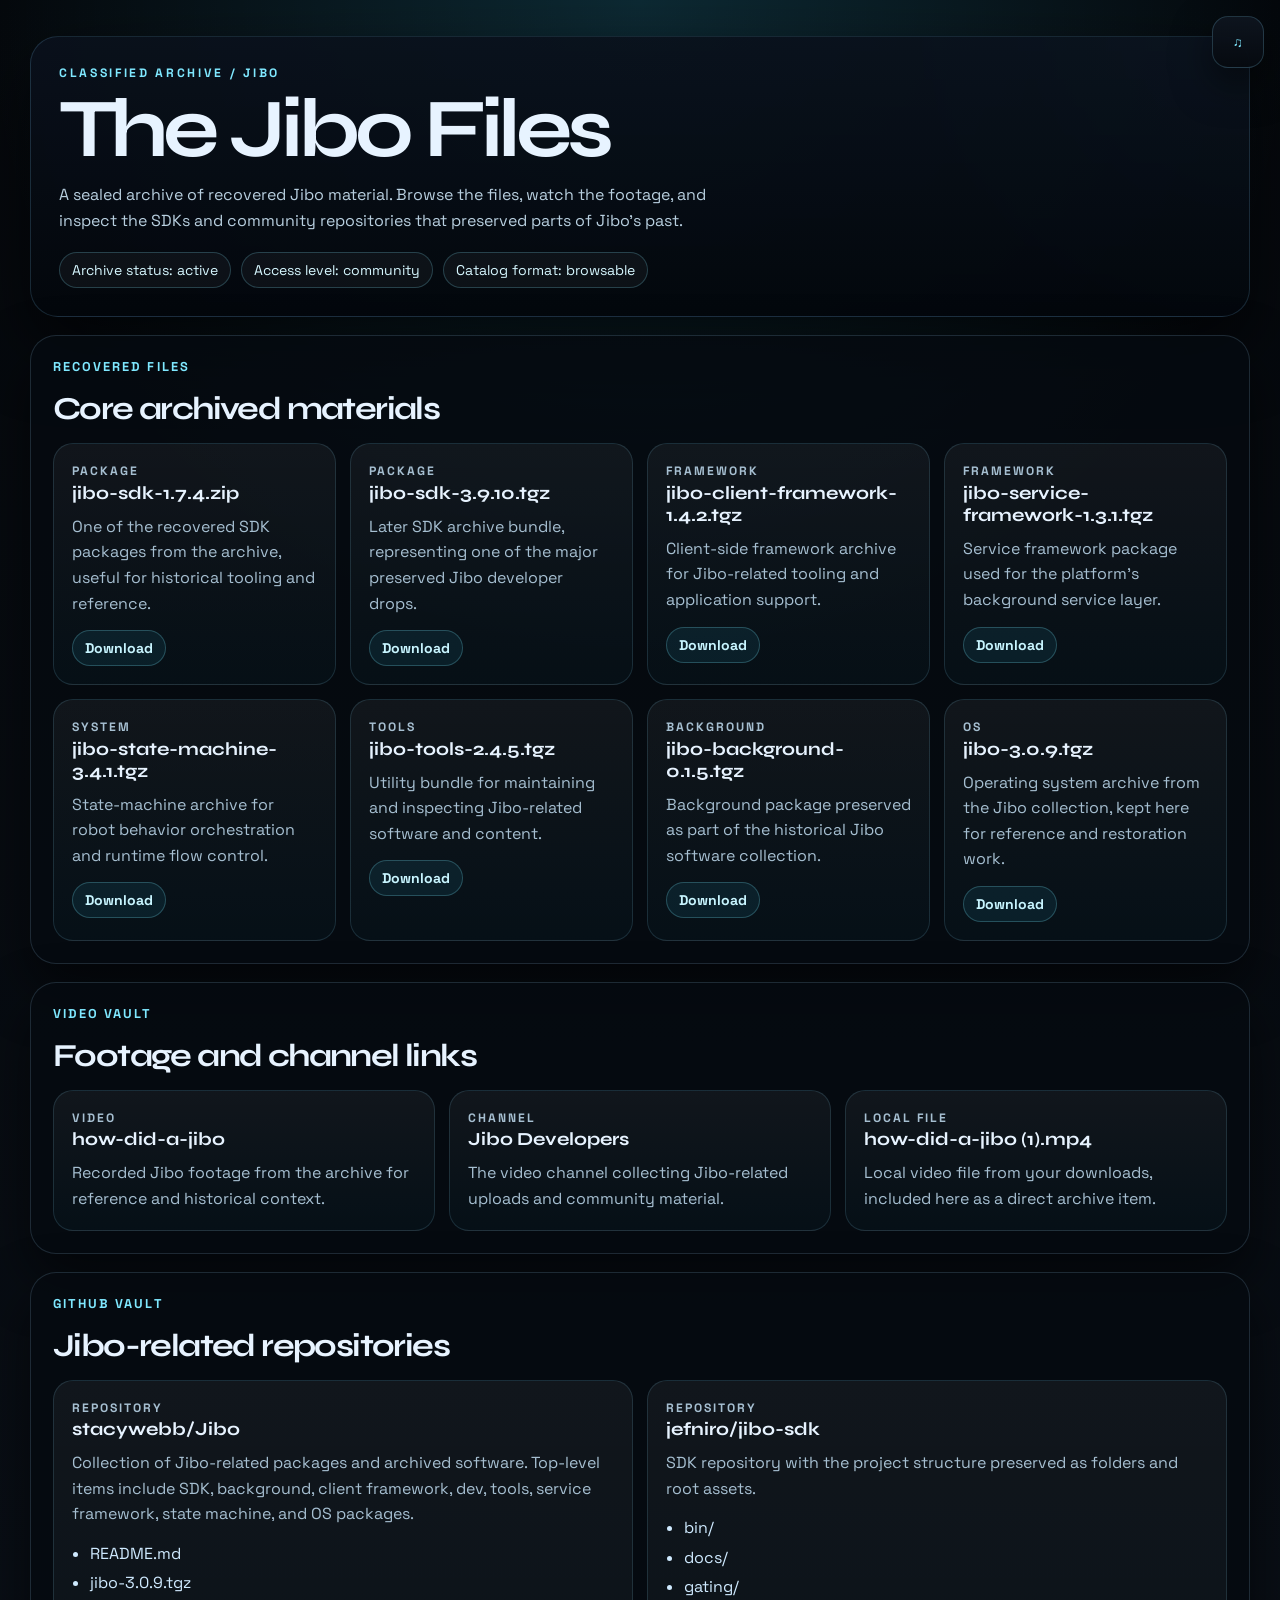
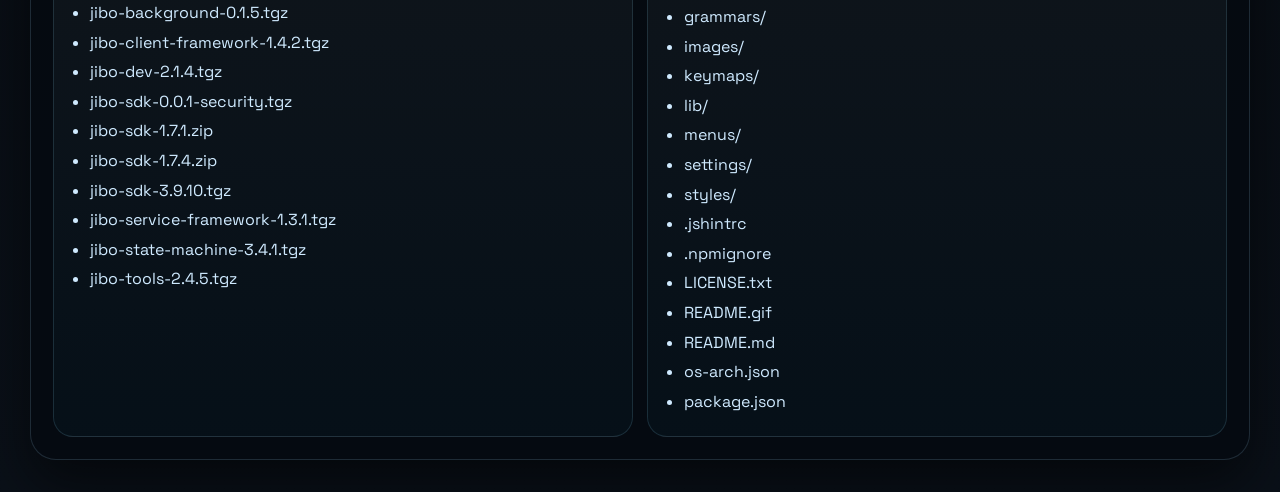
==== files.html @ 4e1c0b80 "Revived" ====
<!DOCTYPE html>
<html lang="en">
  <head>
    <meta charset="UTF-8" />
    <meta name="viewport" content="width=device-width, initial-scale=1.0" />
    <title>The Jibo Files</title>
    <meta
      name="description"
      content="A classified-style archive page for Jibo-related files, videos, SDKs, and historical material."
    />
    <link rel="icon" href="logo.svg" type="image/svg+xml" />
    <link rel="preconnect" href="https://fonts.googleapis.com" />
    <link rel="preconnect" href="https://fonts.gstatic.com" crossorigin />
    <link
      href="https://fonts.googleapis.com/css2?family=Space+Grotesk:wght@400;500;700&family=Syne:wght@600;700;800&display=swap"
      rel="stylesheet"
    />
    <link rel="stylesheet" href="styles.css" />
  </head>
  <body class="files-page" data-theme="default">
    <button class="music-toggle" id="music-toggle" type="button" aria-label="Play archive theme" aria-pressed="false">
      <span aria-hidden="true">♫</span>
    </button>
    <audio id="archive-theme" src="audio/Jibo-Files-Theme.mp3" preload="auto"></audio>

    <div class="page-shell page-shell--files">
      <header class="files-hero">
        <p class="files-hero__stamp">CLASSIFIED ARCHIVE / JIBO</p>
        <h1>The Jibo Files</h1>
        <p class="files-hero__lede">
          A sealed archive of recovered Jibo material. Browse the files, watch the footage, and inspect the SDKs and
          community repositories that preserved parts of Jibo's past.
        </p>
        <div class="files-hero__meta">
          <span>Archive status: active</span>
          <span>Access level: community</span>
          <span>Catalog format: browsable</span>
        </div>
      </header>

      <main class="files-layout">
        <section class="archive-panel">
          <div class="section-heading">
            <p class="eyebrow">Recovered Files</p>
            <h2>Core archived materials</h2>
          </div>
          <div class="file-grid">
            <article class="file-card">
              <p class="file-card__tag">Package</p>
              <h3>jibo-sdk-1.7.4.zip</h3>
              <p>One of the recovered SDK packages from the archive, useful for historical tooling and reference.</p>
              <a class="download-link" href="files/jibo-sdk-1.7.4.zip" download>Download</a>
            </article>
            <article class="file-card">
              <p class="file-card__tag">Package</p>
              <h3>jibo-sdk-3.9.10.tgz</h3>
              <p>Later SDK archive bundle, representing one of the major preserved Jibo developer drops.</p>
              <a class="download-link" href="files/jibo-sdk-3.9.10.tgz" download>Download</a>
            </article>
            <article class="file-card">
              <p class="file-card__tag">Framework</p>
              <h3>jibo-client-framework-1.4.2.tgz</h3>
              <p>Client-side framework archive for Jibo-related tooling and application support.</p>
              <a class="download-link" href="files/jibo-client-framework-1.4.2.tgz" download>Download</a>
            </article>
            <article class="file-card">
              <p class="file-card__tag">Framework</p>
              <h3>jibo-service-framework-1.3.1.tgz</h3>
              <p>Service framework package used for the platform's background service layer.</p>
              <a class="download-link" href="files/jibo-service-framework-1.3.1.tgz" download>Download</a>
            </article>
            <article class="file-card">
              <p class="file-card__tag">System</p>
              <h3>jibo-state-machine-3.4.1.tgz</h3>
              <p>State-machine archive for robot behavior orchestration and runtime flow control.</p>
              <a class="download-link" href="files/jibo-state-machine-3.4.1.tgz" download>Download</a>
            </article>
            <article class="file-card">
              <p class="file-card__tag">Tools</p>
              <h3>jibo-tools-2.4.5.tgz</h3>
              <p>Utility bundle for maintaining and inspecting Jibo-related software and content.</p>
              <a class="download-link" href="files/jibo-tools-2.4.5.tgz" download>Download</a>
            </article>
            <article class="file-card">
              <p class="file-card__tag">Background</p>
              <h3>jibo-background-0.1.5.tgz</h3>
              <p>Background package preserved as part of the historical Jibo software collection.</p>
              <a class="download-link" href="files/jibo-background-0.1.5.tgz" download>Download</a>
            </article>
            <article class="file-card">
              <p class="file-card__tag">OS</p>
              <h3>jibo-3.0.9.tgz</h3>
              <p>Operating system archive from the Jibo collection, kept here for reference and restoration work.</p>
              <a class="download-link" href="files/jibo-3.0.9.tgz" download>Download</a>
            </article>
          </div>
        </section>

        <section class="archive-panel">
          <div class="section-heading">
            <p class="eyebrow">Video Vault</p>
            <h2>Footage and channel links</h2>
          </div>
          <div class="media-grid">
            <a class="media-card" href="https://www.youtube.com/watch?v=3lTh6t-7zAM&si=L79tLwbfULcDFrgR" target="_blank" rel="noreferrer">
              <p class="file-card__tag">Video</p>
              <h3>how-did-a-jibo</h3>
              <p>Recorded Jibo footage from the archive for reference and historical context.</p>
            </a>
            <a class="media-card" href="https://www.youtube.com/@jibodevelopers23?si=-PAE3tprzVUuyQvh" target="_blank" rel="noreferrer">
              <p class="file-card__tag">Channel</p>
              <h3>Jibo Developers</h3>
              <p>The video channel collecting Jibo-related uploads and community material.</p>
            </a>
            <a class="media-card" href="files/how-did-a-jibo (1).mp4" download>
              <p class="file-card__tag">Local File</p>
              <h3>how-did-a-jibo (1).mp4</h3>
              <p>Local video file from your downloads, included here as a direct archive item.</p>
            </a>
          </div>
        </section>

        <section class="archive-panel">
          <div class="section-heading">
            <p class="eyebrow">GitHub Vault</p>
            <h2>Jibo-related repositories</h2>
          </div>
          <div class="repo-grid">
            <article class="repo-card">
              <p class="file-card__tag">Repository</p>
              <h3>stacywebb/Jibo</h3>
              <p>Collection of Jibo-related packages and archived software. Top-level items include SDK, background, client framework, dev, tools, service framework, state machine, and OS packages.</p>
              <ul>
                <li>README.md</li>
                <li>jibo-3.0.9.tgz</li>
                <li>jibo-background-0.1.5.tgz</li>
                <li>jibo-client-framework-1.4.2.tgz</li>
                <li>jibo-dev-2.1.4.tgz</li>
                <li>jibo-sdk-0.0.1-security.tgz</li>
                <li>jibo-sdk-1.7.1.zip</li>
                <li>jibo-sdk-1.7.4.zip</li>
                <li>jibo-sdk-3.9.10.tgz</li>
                <li>jibo-service-framework-1.3.1.tgz</li>
                <li>jibo-state-machine-3.4.1.tgz</li>
                <li>jibo-tools-2.4.5.tgz</li>
              </ul>
            </article>
            <article class="repo-card">
              <p class="file-card__tag">Repository</p>
              <h3>jefniro/jibo-sdk</h3>
              <p>SDK repository with the project structure preserved as folders and root assets.</p>
              <ul>
                <li>bin/</li>
                <li>docs/</li>
                <li>gating/</li>
                <li>grammars/</li>
                <li>images/</li>
                <li>keymaps/</li>
                <li>lib/</li>
                <li>menus/</li>
                <li>settings/</li>
                <li>styles/</li>
                <li>.jshintrc</li>
                <li>.npmignore</li>
                <li>LICENSE.txt</li>
                <li>README.gif</li>
                <li>README.md</li>
                <li>os-arch.json</li>
                <li>package.json</li>
              </ul>
            </article>
          </div>
        </section>
      </main>
    </div>

    <script src="site-data.js"></script>
    <script src="app.js"></script>
  </body>
</html>
---- styles.css ----
:root {
  --bg: #f4f7fb;
  --bg-2: #e8eef6;
  --bg-3: #dde6f0;
  --panel: rgba(255, 255, 255, 0.82);
  --panel-strong: #1c2430;
  --text: #17202b;
  --muted: #596978;
  --line: rgba(23, 32, 43, 0.12);
  --accent: #4f87e8;
  --accent-deep: #2f64c7;
  --accent-soft: rgba(79, 135, 232, 0.14);
  --shadow: 0 18px 44px rgba(26, 41, 59, 0.1);
  --radius-lg: 24px;
  --radius-md: 16px;
  --radius-sm: 12px;
  --shell-width: min(1040px, calc(100% - 28px));
}

body[data-theme="default"] {
  --bg: #f4f7fb;
  --bg-2: #e8eef6;
  --bg-3: #dde6f0;
  --panel: rgba(255, 255, 255, 0.82);
  --panel-strong: #1c2430;
  --text: #17202b;
  --muted: #596978;
  --line: rgba(23, 32, 43, 0.12);
  --accent: #4f87e8;
  --accent-deep: #2f64c7;
  --accent-soft: rgba(79, 135, 232, 0.14);
  --shadow: 0 18px 44px rgba(26, 41, 59, 0.1);
}

body[data-theme="aero"] {
  --bg: #d8ecff;
  --bg-2: #c2e0ff;
  --bg-3: #a9cbef;
  --panel: rgba(243, 250, 255, 0.76);
  --panel-strong: #0d1724;
  --text: #102235;
  --muted: #54708c;
  --line: rgba(64, 99, 139, 0.32);
  --accent: #1f78ff;
  --accent-deep: #0b58d1;
  --accent-soft: rgba(31, 120, 255, 0.16);
  --shadow: 0 18px 38px rgba(34, 71, 112, 0.22);
  --aero-sheen: linear-gradient(180deg, rgba(255, 255, 255, 0.82), rgba(255, 255, 255, 0.1));
}

body[data-theme="dark"] {
  --bg: #0b1220;
  --bg-2: #111a2c;
  --bg-3: #18253b;
  --panel: rgba(17, 25, 39, 0.88);
  --panel-strong: #0b1220;
  --text: #edf4ff;
  --muted: #a6bdd9;
  --line: rgba(168, 197, 255, 0.14);
  --accent: #62a0ff;
  --accent-deep: #8bc0ff;
  --accent-soft: rgba(98, 160, 255, 0.16);
  --shadow: 0 20px 50px rgba(0, 0, 0, 0.34);
}

* { box-sizing: border-box; }

html { scroll-behavior: smooth; }

body {
  margin: 0;
  min-height: 100vh;
  font-family: "Space Grotesk", sans-serif;
  color: var(--text);
  background:
    radial-gradient(circle at top left, rgba(79, 135, 232, 0.22), transparent 28%),
    radial-gradient(circle at top right, rgba(255, 255, 255, 0.38), transparent 18%),
    linear-gradient(180deg, var(--bg) 0%, var(--bg-2) 58%, var(--bg-3) 100%);
}

body[data-theme="aero"] {
  background:
    url("aero-bg.svg") center center / cover no-repeat fixed,
    linear-gradient(180deg, var(--bg) 0%, var(--bg-2) 58%, var(--bg-3) 100%);
}

a { color: inherit; text-decoration: none; }
img { display: block; max-width: 100%; }

.page-shell {
  width: var(--shell-width);
  margin: 0 auto;
  padding: 18px 0 32px;
}

.theme-toggle {
  position: fixed;
  top: 16px;
  right: 16px;
  z-index: 50;
  display: grid;
  place-items: center;
  width: 46px;
  height: 46px;
  border: 1px solid var(--line);
  border-radius: 50%;
  background: rgba(255, 255, 255, 0.72);
  color: var(--text);
  box-shadow: var(--shadow);
  cursor: pointer;
}

.music-toggle {
  position: fixed;
  top: 16px;
  right: 16px;
  z-index: 50;
  display: grid;
  place-items: center;
  width: 52px;
  height: 52px;
  border: 1px solid rgba(122, 198, 230, 0.22);
  border-radius: 16px;
  background: linear-gradient(180deg, rgba(14, 21, 31, 0.96), rgba(6, 10, 16, 0.98));
  color: #7fe8ff;
  box-shadow: 0 16px 38px rgba(0, 0, 0, 0.5);
  cursor: pointer;
}

.music-toggle[aria-pressed="true"] {
  background: linear-gradient(180deg, #12b9e5, #0582b6);
  color: #fff;
}

.theme-menu {
  position: fixed;
  top: 68px;
  right: 16px;
  z-index: 49;
  display: grid;
  gap: 8px;
  min-width: 180px;
  padding: 10px;
  border: 1px solid var(--line);
  border-radius: 18px;
  background: rgba(255, 255, 255, 0.9);
  box-shadow: var(--shadow);
}

.theme-menu__item {
  border: 0;
  border-radius: 12px;
  padding: 10px 12px;
  background: var(--accent-soft);
  color: var(--text);
  font: inherit;
  font-weight: 700;
  text-align: left;
  cursor: pointer;
}

.topbar,
.panel,
.footer,
.hero__content {
  backdrop-filter: blur(14px);
}

.topbar {
  display: flex;
  align-items: center;
  justify-content: space-between;
  gap: 16px;
  margin-bottom: 16px;
  padding: 12px 16px;
  border: 1px solid rgba(255, 255, 255, 0.72);
  border-radius: 22px;
  background: rgba(255, 255, 255, 0.7);
  box-shadow: var(--shadow);
}

body[data-theme="aero"] .topbar,
body[data-theme="aero"] .panel,
body[data-theme="aero"] .hero__content,
body[data-theme="aero"] .footer,
body[data-theme="aero"] .hero-card--status,
body[data-theme="aero"] .theme-menu,
body[data-theme="aero"] .theme-toggle {
  border-color: rgba(255, 255, 255, 0.72);
  background-image: var(--aero-sheen);
  box-shadow:
    inset 0 1px 0 rgba(255, 255, 255, 0.85),
    0 10px 24px rgba(34, 71, 112, 0.18);
}

body[data-theme="aero"] .topbar {
  border-radius: 18px;
  background-color: rgba(233, 244, 255, 0.82);
}

body[data-theme="aero"] .topbar__links a,
body[data-theme="aero"] .footer a {
  text-shadow: 0 1px 0 rgba(255, 255, 255, 0.55);
}

body[data-theme="aero"] .panel,
body[data-theme="aero"] .hero__content {
  background-color: rgba(236, 246, 255, 0.8);
}

body[data-theme="aero"] .footer {
  background-color: rgba(18, 34, 55, 0.94);
}

body[data-theme="aero"] .theme-toggle {
  width: 50px;
  height: 50px;
  border-radius: 14px;
  color: #0a3e93;
}

body[data-theme="aero"] .theme-menu {
  background-color: rgba(243, 250, 255, 0.92);
  border-radius: 14px;
}

body[data-theme="aero"] .theme-menu__item {
  background: linear-gradient(180deg, #fefefe, #cfe5ff);
  border: 1px solid rgba(76, 118, 166, 0.3);
  box-shadow: inset 0 1px 0 rgba(255, 255, 255, 0.9);
}

.brand,
.hero h1,
.section-heading h2,
.resource-card h3,
.feature-card h3,
.timeline-card h3 {
  font-family: "Syne", sans-serif;
}

.brand {
  display: inline-flex;
  align-items: center;
  gap: 10px;
  font-weight: 800;
  letter-spacing: -0.03em;
}

.brand__logo {
  width: 28px;
  height: 28px;
  flex: 0 0 auto;
}

.topbar__links {
  display: flex;
  flex-wrap: wrap;
  gap: 14px;
  color: var(--muted);
  font-size: 0.95rem;
}

.hero__content {
  display: grid;
  grid-template-columns: 1.1fr 0.92fr;
  gap: 20px;
  align-items: center;
  padding: 20px;
  border-radius: 24px;
  border: 1px solid rgba(255, 255, 255, 0.7);
  background: linear-gradient(135deg, rgba(255, 255, 255, 0.84), rgba(245, 249, 255, 0.58));
  box-shadow: var(--shadow);
}

.eyebrow {
  margin: 0 0 10px;
  font-size: 0.8rem;
  font-weight: 700;
  text-transform: uppercase;
  letter-spacing: 0.16em;
  color: var(--accent-deep);
}

.hero h1 {
  margin: 0;
  max-width: 12ch;
  font-size: clamp(2rem, 4.8vw, 3.8rem);
  line-height: 0.95;
  letter-spacing: -0.06em;
}

.hero__lede {
  max-width: 62ch;
  margin: 14px 0 0;
  font-size: 0.98rem;
  line-height: 1.65;
  color: var(--muted);
}

.hero__actions {
  display: flex;
  flex-wrap: wrap;
  gap: 12px;
  margin-top: 18px;
}

.button {
  display: inline-flex;
  align-items: center;
  justify-content: center;
  min-height: 42px;
  padding: 0 16px;
  border-radius: 999px;
  font-weight: 700;
  transition: transform 150ms ease, background 150ms ease, color 150ms ease;
}

.button:hover { transform: translateY(-1px); }
.button--primary { background: var(--accent); color: #fffaf5; }
.button--ghost { border: 1px solid var(--line); background: rgba(255, 255, 255, 0.55); }

body[data-theme="aero"] .button--primary,
body[data-theme="aero"] .button--ghost {
  border: 1px solid rgba(52, 102, 164, 0.34);
  border-radius: 12px;
  box-shadow:
    inset 0 1px 0 rgba(255, 255, 255, 0.86),
    0 1px 0 rgba(255, 255, 255, 0.4);
}

body[data-theme="aero"] .button--primary {
  background: linear-gradient(180deg, #8dc2ff 0%, #4f8ff4 48%, #1f6fe9 49%, #1d61d6 100%);
  color: #f8fcff;
}

body[data-theme="aero"] .button--ghost {
  background: linear-gradient(180deg, #fdfefe 0%, #dcecff 100%);
  color: #163658;
}

.hero__visual { display: grid; gap: 16px; }

.hero-card {
  position: relative;
  overflow: hidden;
  border-radius: var(--radius-lg);
  border: 1px solid rgba(255, 255, 255, 0.72);
  box-shadow: var(--shadow);
}

.hero-card--image {
  min-height: 300px;
  background:
    radial-gradient(circle at 50% 0%, rgba(90, 175, 255, 0.36), transparent 34%),
    linear-gradient(180deg, #11325e, #08111f);
}

.hero-card--image img {
  width: 100%;
  height: 100%;
  object-fit: contain;
  padding: 18px;
}

.hero-card__glow {
  position: absolute;
  inset: auto 16% -14% 16%;
  height: 90px;
  border-radius: 50%;
  background: rgba(74, 141, 255, 0.42);
  filter: blur(34px);
}

.hero-card--status {
  padding: 20px;
  background: linear-gradient(145deg, rgba(19, 54, 96, 0.96), rgba(11, 19, 32, 0.98));
  color: #f5fbff;
}

body[data-theme="aero"] .hero-card--status {
  background:
    radial-gradient(circle at top, rgba(255, 255, 255, 0.28), transparent 38%),
    linear-gradient(180deg, #4d86cb 0%, #2b5f9a 45%, #17395f 100%);
}

.status-label {
  margin: 0;
  color: rgba(245, 251, 255, 0.72);
  text-transform: uppercase;
  letter-spacing: 0.14em;
  font-size: 0.76rem;
}

.progress-track {
  height: 14px;
  margin: 16px 0 14px;
  border-radius: 999px;
  background: rgba(255, 255, 255, 0.12);
  overflow: hidden;
}

.progress-fill {
  width: 0;
  height: 100%;
  border-radius: inherit;
  background: linear-gradient(90deg, #91c5ff, #4a8dff);
  transition: width 500ms ease;
}

body[data-theme="aero"] .progress-track {
  height: 18px;
  background: linear-gradient(180deg, rgba(4, 28, 55, 0.18), rgba(255, 255, 255, 0.34));
  border: 1px solid rgba(255, 255, 255, 0.6);
  box-shadow: inset 0 2px 5px rgba(0, 0, 0, 0.18);
}

body[data-theme="aero"] .progress-fill {
  background: linear-gradient(180deg, #f9ffb6 0%, #9ae64f 45%, #65c820 46%, #3b9f12 100%);
}

.status-value { margin: 0; font-size: 1.7rem; font-weight: 700; }
.status-note { margin: 12px 0 0; color: rgba(245, 251, 255, 0.78); line-height: 1.6; }

main { display: grid; gap: 18px; margin-top: 18px; }

.panel {
  padding: 18px;
  border-radius: 22px;
  border: 1px solid rgba(255, 255, 255, 0.66);
  background: var(--panel);
  box-shadow: var(--shadow);
}

.section-heading {
  display: flex;
  flex-direction: column;
  gap: 8px;
  margin-bottom: 18px;
}

.section-heading h2 {
  margin: 0;
  font-size: clamp(1.3rem, 2.8vw, 2rem);
  line-height: 1;
  letter-spacing: -0.05em;
}

.updates-grid { display: grid; grid-template-columns: 0.9fr 1.1fr; gap: 16px; }

.feature-card,
.resource-card,
.timeline-card,
.helper-card {
  border: 1px solid var(--line);
  border-radius: var(--radius-md);
}

.feature-card {
  padding: 18px;
  background: linear-gradient(180deg, rgba(79, 135, 232, 0.1), rgba(255, 255, 255, 0.5)), #f8fbff;
}

body[data-theme="aero"] .feature-card,
body[data-theme="aero"] .resource-card,
body[data-theme="aero"] .timeline-card,
body[data-theme="aero"] .helper-card {
  border-radius: 12px;
  background-image: linear-gradient(180deg, rgba(255, 255, 255, 0.78), rgba(211, 231, 250, 0.56));
  box-shadow: inset 0 1px 0 rgba(255, 255, 255, 0.85);
}

body[data-theme="aero"] .feature-card {
  background: linear-gradient(180deg, rgba(255, 255, 255, 0.88), rgba(204, 226, 247, 0.76));
}

body[data-theme="aero"] .resource-card {
  background: linear-gradient(180deg, rgba(255, 255, 255, 0.94), rgba(206, 226, 247, 0.86));
}

body[data-theme="aero"] .timeline-card {
  background: linear-gradient(180deg, rgba(255, 255, 255, 0.84), rgba(215, 233, 248, 0.72));
}

body[data-theme="aero"] .helper-card {
  background: linear-gradient(180deg, rgba(255, 255, 255, 0.92), rgba(208, 228, 248, 0.76));
}

.feature-card__label,
.resource-card__kicker,
.timeline-card__meta {
  margin: 0 0 10px;
  color: var(--accent-deep);
  font-size: 0.78rem;
  font-weight: 700;
  text-transform: uppercase;
  letter-spacing: 0.12em;
}

body[data-theme="aero"] .feature-card__label,
body[data-theme="aero"] .resource-card__kicker,
body[data-theme="aero"] .timeline-card__meta {
  color: #0d56c0;
}

.feature-card h3,
.resource-card h3,
.timeline-card h3 {
  margin: 0 0 12px;
  font-size: 1.12rem;
  line-height: 1.08;
  letter-spacing: -0.04em;
}

.feature-card p:last-child,
.resource-card p:last-child,
.timeline-card p:last-child { margin-bottom: 0; }

.timeline { display: grid; gap: 14px; }

.timeline-card { padding: 16px; background: #f8fbff; }

.timeline-card__chips {
  display: flex;
  flex-wrap: wrap;
  gap: 8px;
  margin-bottom: 12px;
}

.chip {
  display: inline-flex;
  align-items: center;
  min-height: 28px;
  padding: 0 10px;
  border-radius: 999px;
  background: var(--accent-soft);
  color: var(--accent-deep);
  font-size: 0.78rem;
  font-weight: 700;
}

body[data-theme="aero"] .chip {
  background: linear-gradient(180deg, #f9fbff, #c8ddf8);
  color: #114d9a;
  border: 1px solid rgba(94, 134, 179, 0.24);
}

.timeline-card__authors { margin-top: 14px; color: var(--muted); font-size: 0.94rem; }

.resource-grid,
.helpers-grid {
  display: grid;
  gap: 14px;
}

.resource-grid { grid-template-columns: repeat(4, minmax(0, 1fr)); }

.resource-card {
  display: block;
  min-height: 100%;
  padding: 18px;
  background: linear-gradient(180deg, rgba(255, 255, 255, 0.9), rgba(240, 247, 255, 0.82));
  transition: transform 150ms ease, border-color 150ms ease;
}

.resource-card:hover,
.helper-card:hover {
  transform: translateY(-2px);
  border-color: rgba(79, 135, 232, 0.32);
}

.helpers-grid { grid-template-columns: repeat(4, minmax(0, 1fr)); }

.helper-card {
  padding: 16px;
  background: rgba(255, 255, 255, 0.74);
}

.helper-card__avatar {
  display: grid;
  place-items: center;
  width: 56px;
  height: 56px;
  margin-bottom: 16px;
  border-radius: 18px;
  background: linear-gradient(145deg, #18345e, #0a1323);
  color: #eef7ff;
  font-weight: 700;
}

body[data-theme="aero"] .helper-card__avatar {
  background:
    radial-gradient(circle at top, rgba(255, 255, 255, 0.75), transparent 38%),
    linear-gradient(180deg, #8ec2ff 0%, #5b9df1 45%, #3b74d0 100%);
  border: 1px solid rgba(87, 128, 175, 0.3);
  color: #fff;
}

.helper-card__avatar img {
  width: 100%;
  height: 100%;
  border-radius: inherit;
  object-fit: cover;
}

.helper-card h3 { margin: 0 0 6px; font-size: 1.05rem; }
.helper-card p { margin: 0; color: var(--muted); }

.footer {
  display: flex;
  justify-content: space-between;
  gap: 16px;
  margin-top: 18px;
  padding: 20px 22px;
  border-radius: 22px;
  border: 1px solid rgba(255, 255, 255, 0.66);
  background: rgba(16, 24, 40, 0.94);
  color: rgba(245, 251, 255, 0.92);
}

body[data-theme="aero"] .footer {
  background:
    linear-gradient(180deg, rgba(54, 91, 137, 0.96), rgba(20, 43, 72, 0.98)),
    rgba(16, 24, 40, 0.94);
}

.footer p { margin: 0; }
.footer a { color: #9bc0ff; }
.footer-sep { margin: 0 8px; color: rgba(245, 251, 255, 0.38); }

.files-page {
  --bg: #05080c;
  --bg-2: #0b111b;
  --bg-3: #111827;
  --panel: rgba(8, 13, 22, 0.82);
  --panel-strong: #d8f3ff;
  --text: #e7f3ff;
  --muted: #92abc4;
  --line: rgba(145, 188, 222, 0.18);
  --accent: #36d7ff;
  --accent-deep: #7fe8ff;
  --accent-soft: rgba(54, 215, 255, 0.1);
  --shadow: 0 24px 54px rgba(0, 0, 0, 0.52);
  background:
    radial-gradient(circle at top, rgba(54, 215, 255, 0.16), transparent 30%),
    linear-gradient(180deg, #05080c 0%, #0a1018 100%);
}

.files-page .theme-toggle,
.files-page .theme-menu {
  display: none;
}

.page-shell--files {
  width: min(1220px, calc(100% - 24px));
}

.files-hero {
  margin: 18px 0 18px;
  padding: 28px;
  border-radius: 28px;
  border: 1px solid rgba(119, 190, 230, 0.18);
  background:
    linear-gradient(180deg, rgba(10, 17, 28, 0.92), rgba(3, 7, 12, 0.96)),
    radial-gradient(circle at top right, rgba(54, 215, 255, 0.2), transparent 30%);
  box-shadow: 0 28px 70px rgba(0, 0, 0, 0.58);
}

.files-hero__stamp {
  margin: 0 0 10px;
  color: #7fe8ff;
  font-size: 0.76rem;
  font-weight: 700;
  text-transform: uppercase;
  letter-spacing: 0.22em;
}

.files-hero h1 {
  margin: 0;
  font-family: "Syne", sans-serif;
  font-size: clamp(2.8rem, 7vw, 5.2rem);
  line-height: 0.92;
  letter-spacing: -0.06em;
}

.files-hero__lede {
  max-width: 70ch;
  margin: 14px 0 0;
  color: #b8cfdf;
  line-height: 1.65;
}

.files-hero__meta {
  display: flex;
  flex-wrap: wrap;
  gap: 10px;
  margin-top: 18px;
}

.files-hero__meta span {
  padding: 8px 12px;
  border: 1px solid rgba(127, 232, 255, 0.22);
  border-radius: 999px;
  background: rgba(255, 255, 255, 0.04);
  color: #d6f7ff;
  font-size: 0.88rem;
}

.files-layout {
  display: grid;
  gap: 18px;
}

.archive-panel {
  padding: 22px;
  border-radius: 26px;
  border: 1px solid var(--line);
  background: rgba(5, 10, 16, 0.82);
  box-shadow: var(--shadow);
}

.file-grid,
.media-grid,
.repo-grid {
  display: grid;
  gap: 14px;
}

.file-grid {
  grid-template-columns: repeat(4, minmax(0, 1fr));
}

.media-grid {
  grid-template-columns: repeat(3, minmax(0, 1fr));
}

.repo-grid {
  grid-template-columns: repeat(2, minmax(0, 1fr));
}

.file-card,
.media-card,
.repo-card {
  padding: 18px;
  border-radius: 20px;
  border: 1px solid rgba(122, 198, 230, 0.16);
  background: linear-gradient(180deg, rgba(255, 255, 255, 0.05), rgba(54, 215, 255, 0.03));
}

.download-link {
  display: inline-flex;
  align-items: center;
  margin-top: 14px;
  padding: 8px 12px;
  border-radius: 999px;
  border: 1px solid rgba(127, 232, 255, 0.24);
  background: rgba(54, 215, 255, 0.08);
  color: #c8f5ff;
  font-size: 0.88rem;
  font-weight: 700;
}

.download-link:hover {
  background: rgba(54, 215, 255, 0.16);
}

.file-card__tag {
  margin: 0 0 10px;
  color: #7fe8ff;
  font-size: 0.76rem;
  font-weight: 700;
  text-transform: uppercase;
  letter-spacing: 0.16em;
}

.file-card h3,
.media-card h3,
.repo-card h3 {
  margin: 0 0 10px;
  font-family: "Syne", sans-serif;
  font-size: 1.15rem;
}

.file-card p,
.media-card p,
.repo-card p {
  margin: 0;
  color: #a6bfd1;
  line-height: 1.6;
}

.repo-card ul {
  margin: 14px 0 0;
  padding-left: 18px;
  color: #cfeaff;
  line-height: 1.6;
}

.repo-card li {
  margin: 0 0 4px;
}

@media (max-width: 980px) {
  .file-grid,
  .media-grid,
  .repo-grid {
    grid-template-columns: 1fr 1fr;
  }
}

@media (max-width: 640px) {
  .files-hero,
  .archive-panel {
    padding: 18px;
    border-radius: 20px;
  }

  .file-grid,
  .media-grid,
  .repo-grid {
    grid-template-columns: 1fr;
  }

  .files-hero h1 {
    font-size: clamp(2.2rem, 12vw, 3.4rem);
  }
}

@media (max-width: 980px) {
  .hero__content,
  .updates-grid,
  .resource-grid,
  .helpers-grid,
  .footer { grid-template-columns: 1fr; }

  .hero__content,
  .updates-grid { display: grid; }

  .resource-grid,
  .helpers-grid { grid-template-columns: repeat(2, minmax(0, 1fr)); }

  .footer { display: grid; }
}

@media (max-width: 640px) {
  .page-shell { width: min(100% - 16px, 1040px); padding-top: 12px; }
  .topbar { padding: 14px; border-radius: 20px; }
  .topbar,
  .topbar__links { flex-direction: column; align-items: flex-start; }
  .hero__content,
  .panel,
  .footer { padding: 14px; border-radius: 18px; }
  .hero h1 { max-width: none; font-size: clamp(1.9rem, 12vw, 3rem); }
  .resource-grid,
  .helpers-grid { grid-template-columns: 1fr; }
  .hero-card--image { min-height: 250px; }
}
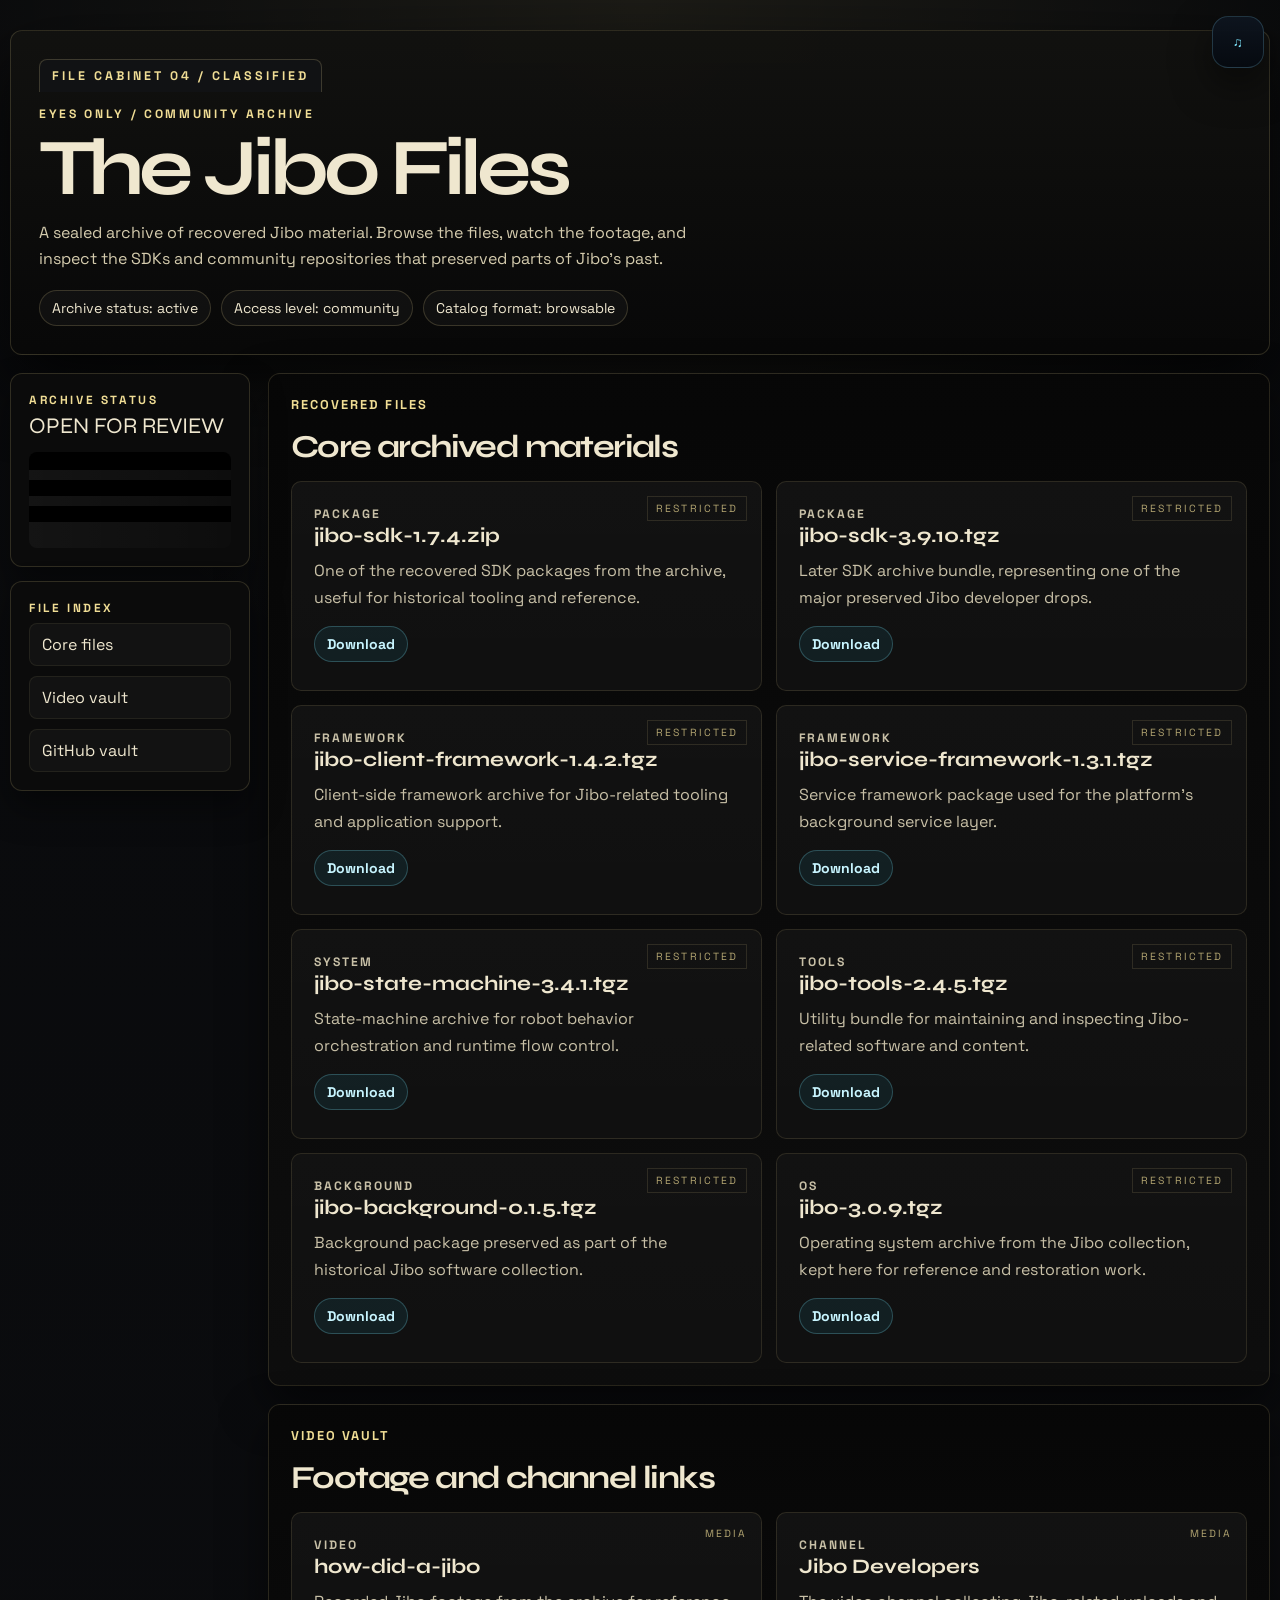
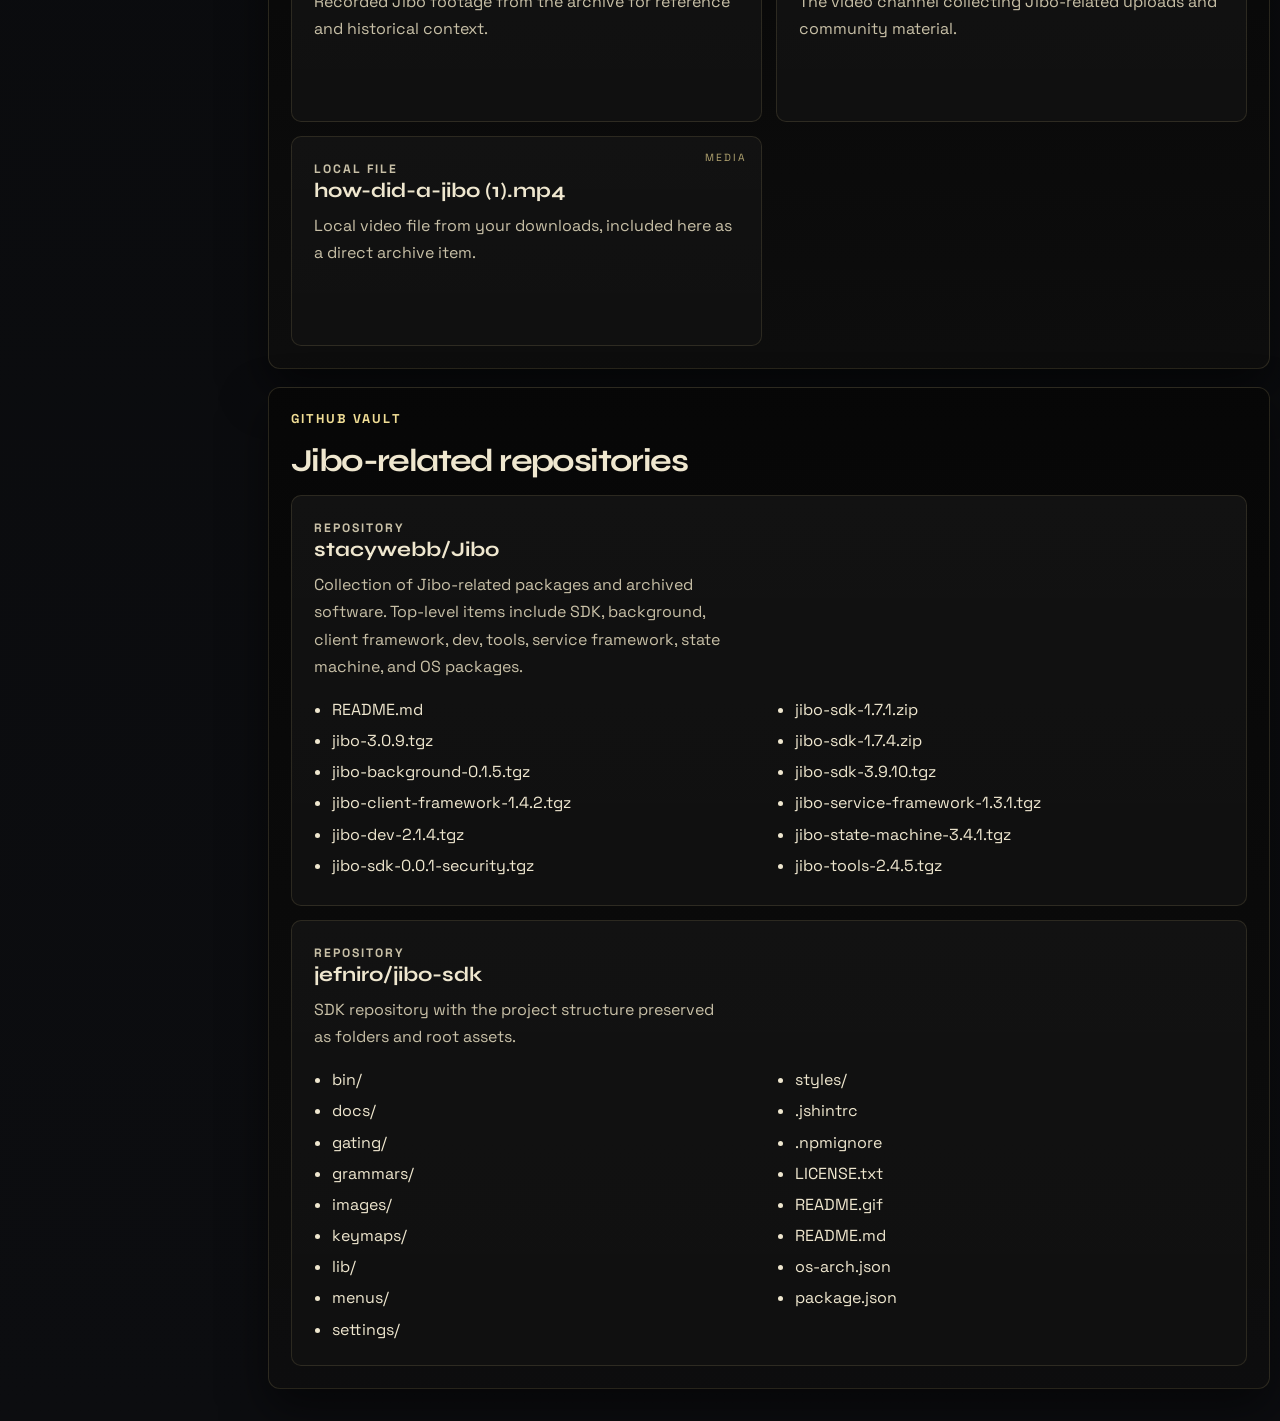
==== commit 8f698550: "Overall" ====
--- a/files.html
+++ b/files.html
@@ -25,7 +25,8 @@
 
     <div class="page-shell page-shell--files">
       <header class="files-hero">
-        <p class="files-hero__stamp">CLASSIFIED ARCHIVE / JIBO</p>
+        <div class="files-hero__filetab">FILE CABINET 04 / CLASSIFIED</div>
+        <p class="files-hero__stamp">EYES ONLY / COMMUNITY ARCHIVE</p>
         <h1>The Jibo Files</h1>
         <p class="files-hero__lede">
           A sealed archive of recovered Jibo material. Browse the files, watch the footage, and inspect the SDKs and
@@ -39,8 +40,24 @@
       </header>
 
       <main class="files-layout">
+        <aside class="archive-side">
+          <div class="archive-side__panel">
+            <p class="archive-side__title">ARCHIVE STATUS</p>
+            <p class="archive-side__value">OPEN FOR REVIEW</p>
+            <div class="archive-side__redactions"></div>
+          </div>
+          <div class="archive-side__panel">
+            <p class="archive-side__title">FILE INDEX</p>
+            <ul>
+              <li><a href="#core-files">Core files</a></li>
+              <li><a href="#video-vault">Video vault</a></li>
+              <li><a href="#github-vault">GitHub vault</a></li>
+            </ul>
+          </div>
+        </aside>
+
         <section class="archive-panel">
-          <div class="section-heading">
+          <div class="section-heading" id="core-files">
             <p class="eyebrow">Recovered Files</p>
             <h2>Core archived materials</h2>
           </div>
@@ -96,7 +113,7 @@
           </div>
         </section>
 
-        <section class="archive-panel">
+        <section class="archive-panel" id="video-vault">
           <div class="section-heading">
             <p class="eyebrow">Video Vault</p>
             <h2>Footage and channel links</h2>
@@ -120,7 +137,7 @@
           </div>
         </section>
 
-        <section class="archive-panel">
+        <section class="archive-panel" id="github-vault">
           <div class="section-heading">
             <p class="eyebrow">GitHub Vault</p>
             <h2>Jibo-related repositories</h2>
--- a/styles.css
+++ b/styles.css
@@ -629,21 +629,21 @@
 .footer-sep { margin: 0 8px; color: rgba(245, 251, 255, 0.38); }
 
 .files-page {
-  --bg: #05080c;
-  --bg-2: #0b111b;
-  --bg-3: #111827;
-  --panel: rgba(8, 13, 22, 0.82);
-  --panel-strong: #d8f3ff;
-  --text: #e7f3ff;
-  --muted: #92abc4;
-  --line: rgba(145, 188, 222, 0.18);
-  --accent: #36d7ff;
-  --accent-deep: #7fe8ff;
-  --accent-soft: rgba(54, 215, 255, 0.1);
-  --shadow: 0 24px 54px rgba(0, 0, 0, 0.52);
+  --bg: #0a0b0c;
+  --bg-2: #0c0d10;
+  --bg-3: #111214;
+  --panel: rgba(8, 9, 12, 0.92);
+  --panel-strong: #f1e5b8;
+  --text: #efe7cf;
+  --muted: #b9ad8a;
+  --line: rgba(229, 214, 168, 0.18);
+  --accent: #e0c36a;
+  --accent-deep: #f0dd95;
+  --accent-soft: rgba(224, 195, 106, 0.12);
+  --shadow: 0 24px 60px rgba(0, 0, 0, 0.68);
   background:
-    radial-gradient(circle at top, rgba(54, 215, 255, 0.16), transparent 30%),
-    linear-gradient(180deg, #05080c 0%, #0a1018 100%);
+    radial-gradient(circle at top, rgba(255, 231, 141, 0.08), transparent 24%),
+    linear-gradient(180deg, #090a0c 0%, #0c0d10 100%);
 }
 
 .files-page .theme-toggle,
@@ -651,24 +651,50 @@
   display: none;
 }
 
+.files-page .page-shell {
+  padding-top: 12px;
+}
+
 .page-shell--files {
-  width: min(1220px, calc(100% - 24px));
+  width: min(1280px, calc(100% - 20px));
 }
 
 .files-hero {
   margin: 18px 0 18px;
   padding: 28px;
-  border-radius: 28px;
-  border: 1px solid rgba(119, 190, 230, 0.18);
+  border-radius: 12px;
+  border: 1px solid rgba(240, 221, 149, 0.16);
   background:
-    linear-gradient(180deg, rgba(10, 17, 28, 0.92), rgba(3, 7, 12, 0.96)),
-    radial-gradient(circle at top right, rgba(54, 215, 255, 0.2), transparent 30%);
-  box-shadow: 0 28px 70px rgba(0, 0, 0, 0.58);
+    linear-gradient(180deg, rgba(18, 18, 16, 0.96), rgba(8, 8, 8, 0.98)),
+    repeating-linear-gradient(
+      90deg,
+      rgba(255, 255, 255, 0.02) 0,
+      rgba(255, 255, 255, 0.02) 2px,
+      transparent 2px,
+      transparent 18px
+    );
+  box-shadow: 0 28px 70px rgba(0, 0, 0, 0.72);
+}
+
+.files-hero__filetab {
+  display: inline-flex;
+  align-items: center;
+  padding: 8px 12px;
+  margin-bottom: 14px;
+  border: 1px solid rgba(240, 221, 149, 0.2);
+  border-bottom: 0;
+  border-radius: 8px 8px 0 0;
+  background: #111214;
+  color: #f0dd95;
+  font-size: 0.78rem;
+  font-weight: 700;
+  letter-spacing: 0.24em;
+  text-transform: uppercase;
 }
 
 .files-hero__stamp {
   margin: 0 0 10px;
-  color: #7fe8ff;
+  color: #f0dd95;
   font-size: 0.76rem;
   font-weight: 700;
   text-transform: uppercase;
@@ -678,7 +704,7 @@
 .files-hero h1 {
   margin: 0;
   font-family: "Syne", sans-serif;
-  font-size: clamp(2.8rem, 7vw, 5.2rem);
+  font-size: clamp(2.6rem, 7vw, 5rem);
   line-height: 0.92;
   letter-spacing: -0.06em;
 }
@@ -686,7 +712,7 @@
 .files-hero__lede {
   max-width: 70ch;
   margin: 14px 0 0;
-  color: #b8cfdf;
+  color: #d5ccae;
   line-height: 1.65;
 }
 
@@ -699,24 +725,84 @@
 
 .files-hero__meta span {
   padding: 8px 12px;
-  border: 1px solid rgba(127, 232, 255, 0.22);
+  border: 1px solid rgba(240, 221, 149, 0.18);
   border-radius: 999px;
-  background: rgba(255, 255, 255, 0.04);
-  color: #d6f7ff;
+  background: rgba(255, 255, 255, 0.03);
+  color: #efe7cf;
   font-size: 0.88rem;
 }
 
 .files-layout {
   display: grid;
+  grid-template-columns: minmax(0, 1fr);
   gap: 18px;
+  align-items: start;
+}
+
+.archive-side {
+  display: grid;
+  grid-template-columns: repeat(3, minmax(0, 1fr));
+  gap: 14px;
+}
+
+.archive-side__panel {
+  padding: 18px;
+  border: 1px solid rgba(240, 221, 149, 0.16);
+  border-radius: 12px;
+  background: rgba(12, 12, 12, 0.94);
+  box-shadow: 0 18px 34px rgba(0, 0, 0, 0.4);
+}
+
+.archive-side__title {
+  margin: 0 0 8px;
+  color: #f0dd95;
+  font-size: 0.74rem;
+  font-weight: 700;
+  letter-spacing: 0.22em;
+  text-transform: uppercase;
+}
+
+.archive-side__value {
+  margin: 0;
+  font-family: "Syne", sans-serif;
+  font-size: 1.4rem;
+  line-height: 1;
+}
+
+.archive-side__redactions {
+  margin-top: 14px;
+  height: 96px;
+  border-radius: 8px;
+  background:
+    linear-gradient(180deg, #000 0 18px, transparent 18px 28px, #000 28px 44px, transparent 44px 54px, #000 54px 70px, transparent 70px 96px),
+    linear-gradient(90deg, rgba(255, 255, 255, 0.04), rgba(255, 255, 255, 0.01));
+}
+
+.archive-side ul {
+  list-style: none;
+  padding: 0;
+  margin: 0;
+  display: grid;
+  gap: 10px;
+}
+
+.archive-side li a {
+  display: block;
+  padding: 10px 12px;
+  border-radius: 8px;
+  background: rgba(255, 255, 255, 0.03);
+  border: 1px solid rgba(240, 221, 149, 0.08);
+  color: #efe7cf;
 }
 
 .archive-panel {
   padding: 22px;
-  border-radius: 26px;
-  border: 1px solid var(--line);
-  background: rgba(5, 10, 16, 0.82);
-  box-shadow: var(--shadow);
+  border-radius: 12px;
+  border: 1px solid rgba(240, 221, 149, 0.14);
+  background:
+    linear-gradient(180deg, rgba(7, 7, 7, 0.96), rgba(14, 14, 14, 0.94)),
+    repeating-linear-gradient(180deg, rgba(255, 255, 255, 0.02) 0 1px, transparent 1px 28px);
+  box-shadow: 0 20px 46px rgba(0, 0, 0, 0.5);
 }
 
 .file-grid,
@@ -727,24 +813,27 @@
 }
 
 .file-grid {
-  grid-template-columns: repeat(4, minmax(0, 1fr));
+  grid-template-columns: repeat(2, minmax(0, 1fr));
 }
 
 .media-grid {
-  grid-template-columns: repeat(3, minmax(0, 1fr));
+  grid-template-columns: repeat(2, minmax(0, 1fr));
 }
 
 .repo-grid {
-  grid-template-columns: repeat(2, minmax(0, 1fr));
+  grid-template-columns: 1fr;
 }
 
 .file-card,
 .media-card,
 .repo-card {
-  padding: 18px;
-  border-radius: 20px;
-  border: 1px solid rgba(122, 198, 230, 0.16);
-  background: linear-gradient(180deg, rgba(255, 255, 255, 0.05), rgba(54, 215, 255, 0.03));
+  padding: 22px;
+  border-radius: 10px;
+  border: 1px solid rgba(240, 221, 149, 0.12);
+  background:
+    linear-gradient(180deg, rgba(255, 255, 255, 0.02), rgba(255, 255, 255, 0.01)),
+    #0d0d0d;
+  min-height: 210px;
 }
 
 .download-link {
@@ -766,7 +855,7 @@
 
 .file-card__tag {
   margin: 0 0 10px;
-  color: #7fe8ff;
+  color: #f0dd95;
   font-size: 0.76rem;
   font-weight: 700;
   text-transform: uppercase;
@@ -778,22 +867,60 @@
 .repo-card h3 {
   margin: 0 0 10px;
   font-family: "Syne", sans-serif;
-  font-size: 1.15rem;
+  font-size: 1.28rem;
+  line-height: 1.08;
 }
 
 .file-card p,
 .media-card p,
 .repo-card p {
   margin: 0;
-  color: #a6bfd1;
-  line-height: 1.6;
+  color: #c8c0a7;
+  line-height: 1.7;
+  max-width: 42ch;
 }
 
 .repo-card ul {
-  margin: 14px 0 0;
+  margin: 16px 0 0;
   padding-left: 18px;
-  color: #cfeaff;
-  line-height: 1.6;
+  color: #efe7cf;
+  line-height: 1.7;
+  columns: 2;
+  column-gap: 34px;
+}
+
+.file-card {
+  position: relative;
+}
+
+.file-card::after {
+  content: "RESTRICTED";
+  position: absolute;
+  top: 14px;
+  right: 14px;
+  padding: 5px 8px;
+  border: 1px solid rgba(240, 221, 149, 0.18);
+  color: #f0dd95;
+  font-size: 0.65rem;
+  letter-spacing: 0.2em;
+  text-transform: uppercase;
+  opacity: 0.72;
+}
+
+.media-card {
+  position: relative;
+}
+
+.media-card::before {
+  content: "MEDIA";
+  position: absolute;
+  top: 14px;
+  right: 14px;
+  color: #f0dd95;
+  font-size: 0.65rem;
+  letter-spacing: 0.2em;
+  text-transform: uppercase;
+  opacity: 0.72;
 }
 
 .repo-card li {
@@ -801,24 +928,64 @@
 }
 
 @media (max-width: 980px) {
+  .files-layout {
+    grid-template-columns: 1fr;
+  }
+
+  .archive-side {
+    grid-template-columns: 1fr;
+  }
+
   .file-grid,
   .media-grid,
   .repo-grid {
     grid-template-columns: 1fr 1fr;
   }
+
+  .repo-card ul {
+    columns: 1;
+  }
+}
+
+@media (min-width: 1200px) {
+  .files-layout {
+    grid-template-columns: minmax(0, 240px) minmax(0, 1fr);
+  }
+
+  .archive-side {
+    grid-template-columns: 1fr;
+    position: sticky;
+    top: 18px;
+  }
+
+  .archive-panel:first-of-type {
+    grid-column: 2;
+  }
+
+  .archive-panel:nth-of-type(2) {
+    grid-column: 2;
+  }
+
+  .archive-panel:nth-of-type(3) {
+    grid-column: 2;
+  }
 }
 
 @media (max-width: 640px) {
   .files-hero,
   .archive-panel {
     padding: 18px;
-    border-radius: 20px;
+    border-radius: 10px;
   }
 
   .file-grid,
   .media-grid,
   .repo-grid {
     grid-template-columns: 1fr;
+  }
+
+  .repo-card ul {
+    columns: 1;
   }
 
   .files-hero h1 {
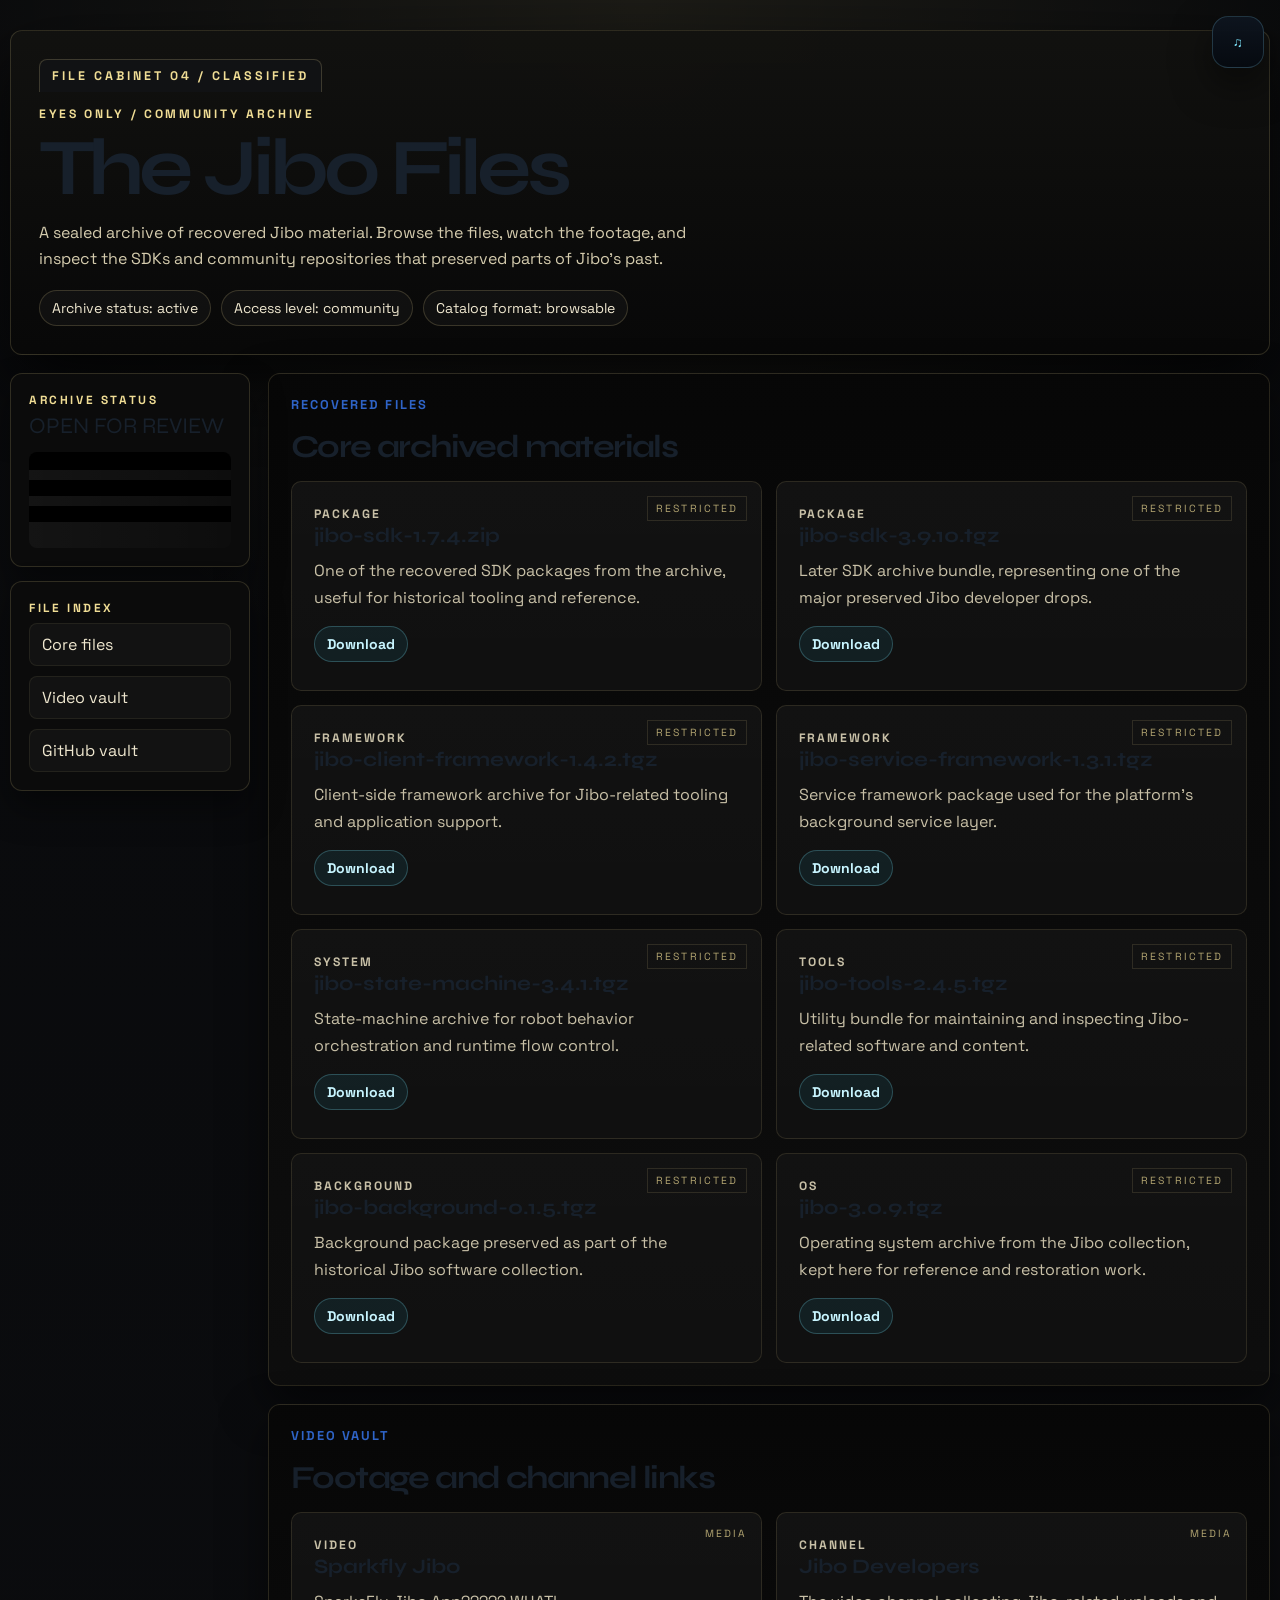
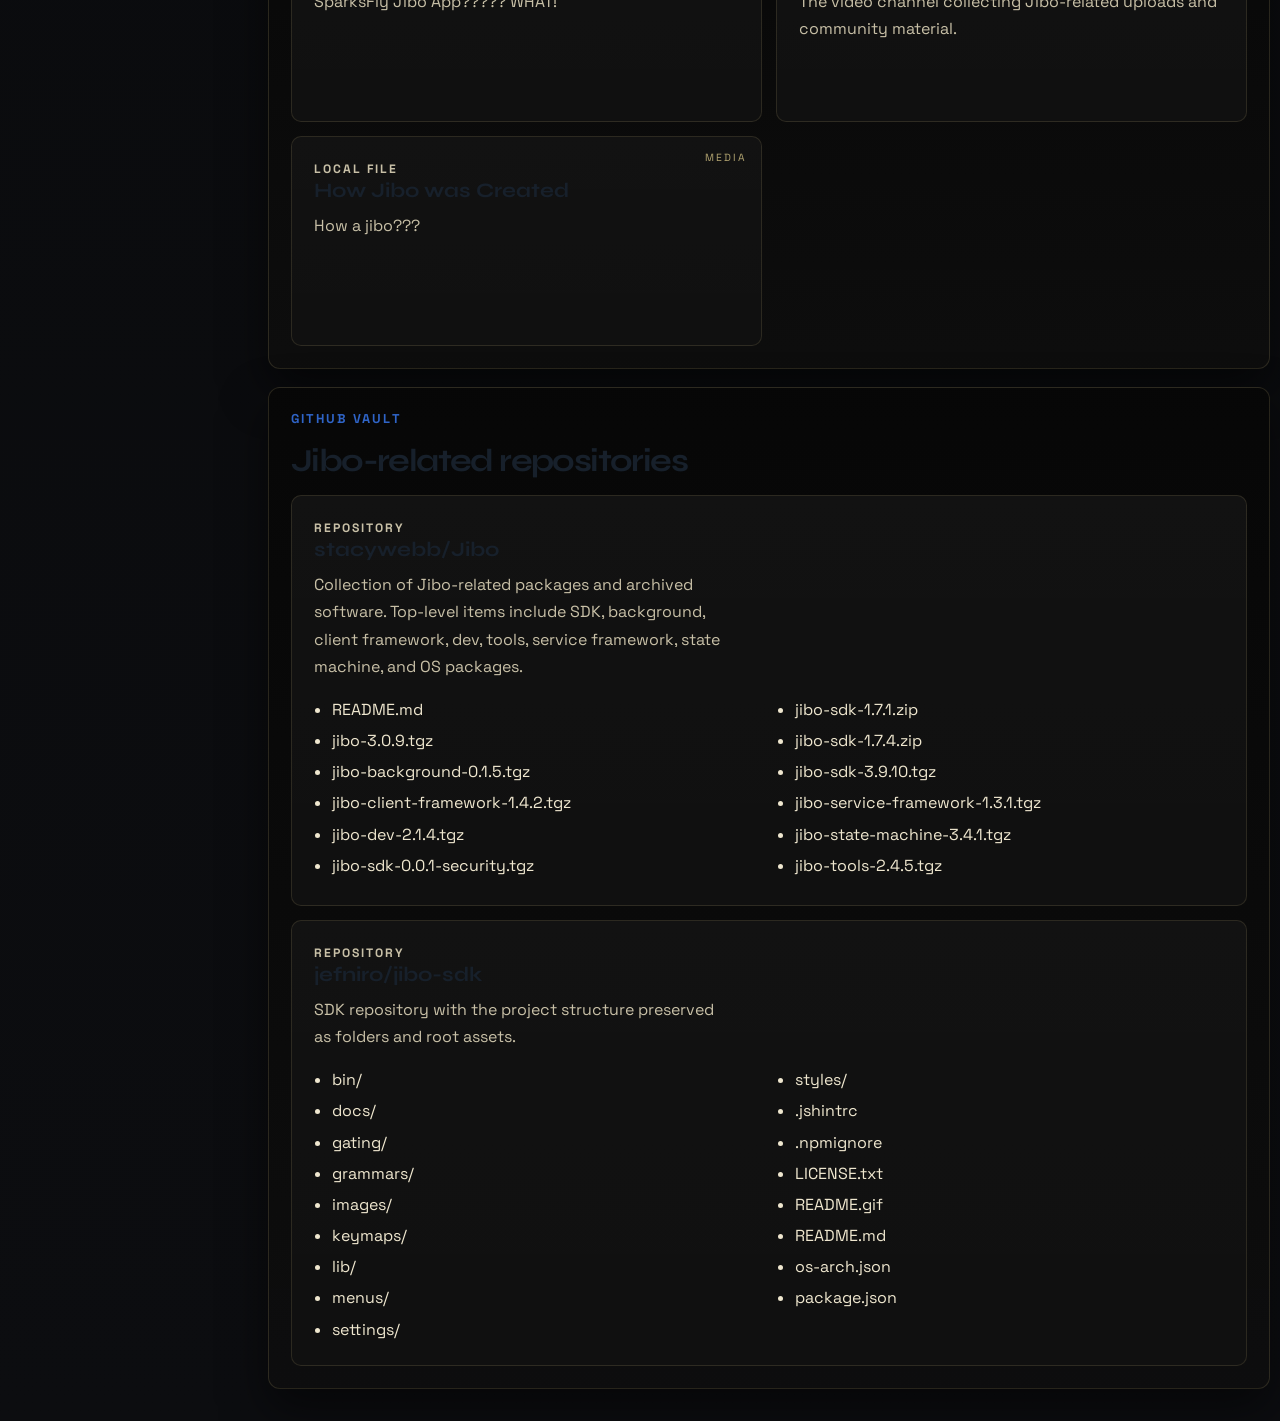
==== commit a0618e3d: "update 3" ====
--- a/files.html
+++ b/files.html
@@ -121,8 +121,8 @@
           <div class="media-grid">
             <a class="media-card" href="https://www.youtube.com/watch?v=3lTh6t-7zAM&si=L79tLwbfULcDFrgR" target="_blank" rel="noreferrer">
               <p class="file-card__tag">Video</p>
-              <h3>how-did-a-jibo</h3>
-              <p>Recorded Jibo footage from the archive for reference and historical context.</p>
+              <h3>Sparkfly Jibo</h3>
+              <p>SparksFly Jibo App????? WHAT!</p>
             </a>
             <a class="media-card" href="https://www.youtube.com/@jibodevelopers23?si=-PAE3tprzVUuyQvh" target="_blank" rel="noreferrer">
               <p class="file-card__tag">Channel</p>
@@ -131,8 +131,8 @@
             </a>
             <a class="media-card" href="files/how-did-a-jibo (1).mp4" download>
               <p class="file-card__tag">Local File</p>
-              <h3>how-did-a-jibo (1).mp4</h3>
-              <p>Local video file from your downloads, included here as a direct archive item.</p>
+              <h3>How Jibo was Created</h3>
+              <p>How a jibo???</p>
             </a>
           </div>
         </section>
@@ -192,6 +192,6 @@
     </div>
 
     <script src="site-data.js"></script>
-    <script src="app.js"></script>
+    <script src="app.js?v=2"></script>
   </body>
 </html>
